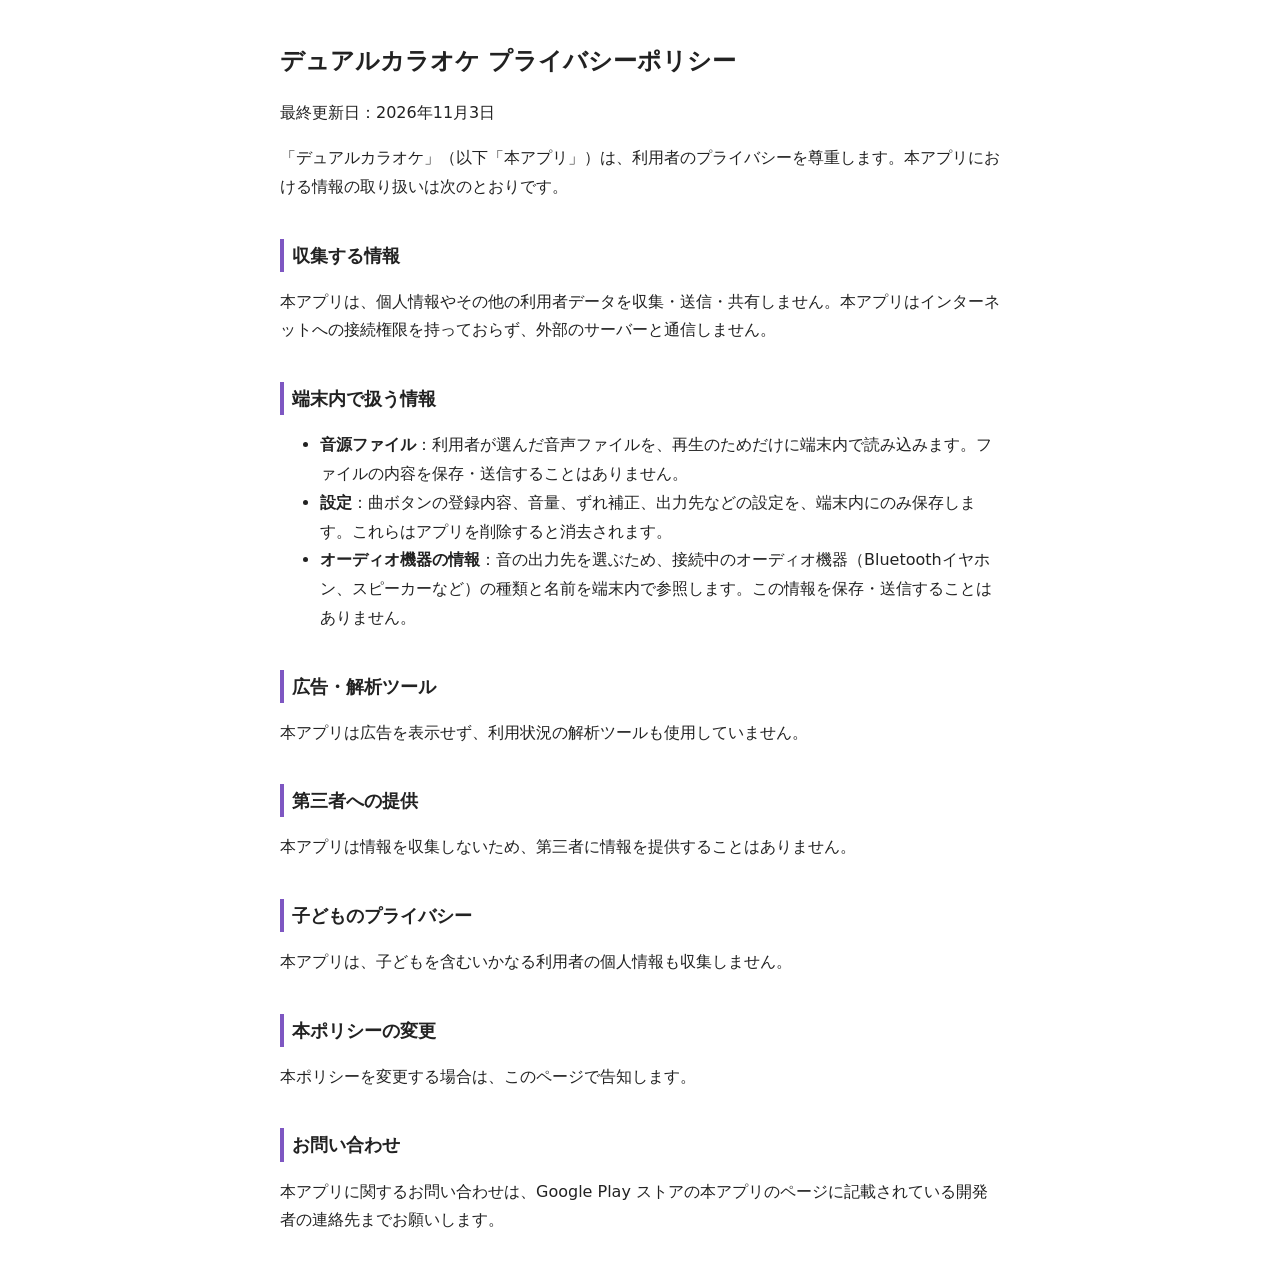
==== dualkaraoke/privacy.html @ 0f7761a2 "Prepare for Google Play release - Add adaptive launcher icon (with monochrome layer) and store asset" ====
<!doctype html>
<html lang="ja">
<head>
<meta charset="utf-8">
<meta name="viewport" content="width=device-width, initial-scale=1">
<title>デュアルカラオケ プライバシーポリシー</title>
<style>
  body { font-family: system-ui, -apple-system, "Hiragino Sans", "Noto Sans JP", sans-serif; line-height: 1.8; max-width: 720px; margin: 0 auto; padding: 24px 16px; color: #222; background: #fff; }
  h1 { font-size: 1.5rem; }
  h2 { font-size: 1.15rem; margin-top: 2em; border-left: 4px solid #7E57C2; padding-left: 8px; }
  @media (prefers-color-scheme: dark) { body { color: #eee; background: #121212; } }
</style>
</head>
<body>
<h1>デュアルカラオケ プライバシーポリシー</h1>
<p>最終更新日：2026年11月3日</p>

<p>「デュアルカラオケ」（以下「本アプリ」）は、利用者のプライバシーを尊重します。本アプリにおける情報の取り扱いは次のとおりです。</p>

<h2>収集する情報</h2>
<p>本アプリは、個人情報やその他の利用者データを収集・送信・共有しません。本アプリはインターネットへの接続権限を持っておらず、外部のサーバーと通信しません。</p>

<h2>端末内で扱う情報</h2>
<ul>
  <li><strong>音源ファイル</strong>：利用者が選んだ音声ファイルを、再生のためだけに端末内で読み込みます。ファイルの内容を保存・送信することはありません。</li>
  <li><strong>設定</strong>：曲ボタンの登録内容、音量、ずれ補正、出力先などの設定を、端末内にのみ保存します。これらはアプリを削除すると消去されます。</li>
  <li><strong>オーディオ機器の情報</strong>：音の出力先を選ぶため、接続中のオーディオ機器（Bluetoothイヤホン、スピーカーなど）の種類と名前を端末内で参照します。この情報を保存・送信することはありません。</li>
</ul>

<h2>広告・解析ツール</h2>
<p>本アプリは広告を表示せず、利用状況の解析ツールも使用していません。</p>

<h2>第三者への提供</h2>
<p>本アプリは情報を収集しないため、第三者に情報を提供することはありません。</p>

<h2>子どものプライバシー</h2>
<p>本アプリは、子どもを含むいかなる利用者の個人情報も収集しません。</p>

<h2>本ポリシーの変更</h2>
<p>本ポリシーを変更する場合は、このページで告知します。</p>

<h2>お問い合わせ</h2>
<p>本アプリに関するお問い合わせは、Google Play ストアの本アプリのページに記載されている開発者の連絡先までお願いします。</p>
</body>
</html>
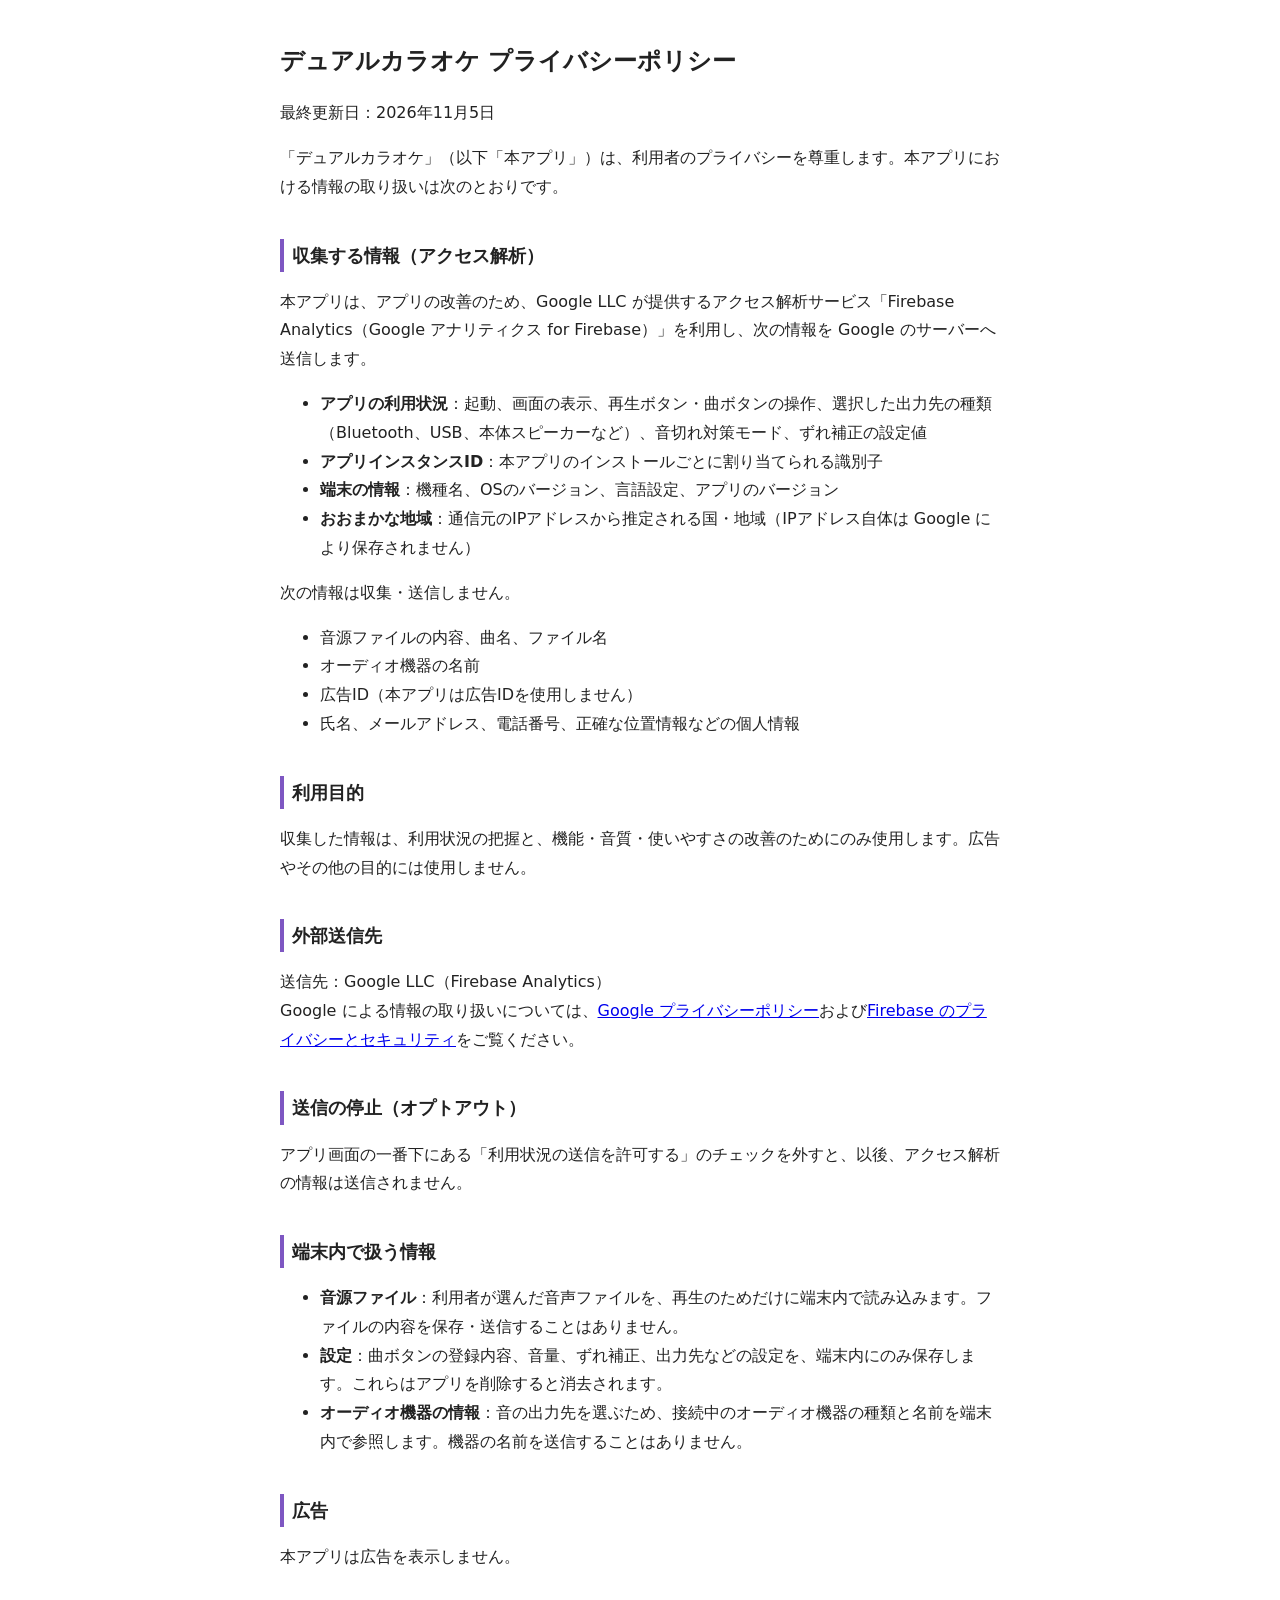
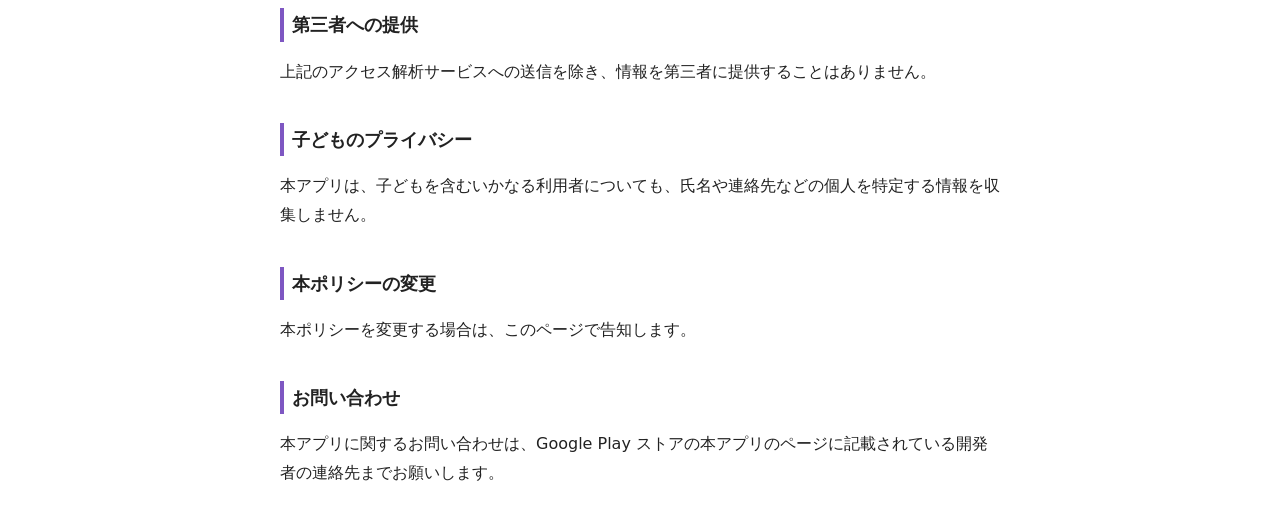
==== commit cd04070d: "Add Firebase Analytics with in-app opt-out; bump to 1.1.0 Log play starts (output device types, mode" ====
--- a/dualkaraoke/privacy.html
+++ b/dualkaraoke/privacy.html
@@ -13,28 +13,51 @@
 </head>
 <body>
 <h1>デュアルカラオケ プライバシーポリシー</h1>
-<p>最終更新日：2026年11月3日</p>
+<p>最終更新日：2026年11月5日</p>
 
 <p>「デュアルカラオケ」（以下「本アプリ」）は、利用者のプライバシーを尊重します。本アプリにおける情報の取り扱いは次のとおりです。</p>
 
-<h2>収集する情報</h2>
-<p>本アプリは、個人情報やその他の利用者データを収集・送信・共有しません。本アプリはインターネットへの接続権限を持っておらず、外部のサーバーと通信しません。</p>
+<h2>収集する情報（アクセス解析）</h2>
+<p>本アプリは、アプリの改善のため、Google LLC が提供するアクセス解析サービス「Firebase Analytics（Google アナリティクス for Firebase）」を利用し、次の情報を Google のサーバーへ送信します。</p>
+<ul>
+  <li><strong>アプリの利用状況</strong>：起動、画面の表示、再生ボタン・曲ボタンの操作、選択した出力先の種類（Bluetooth、USB、本体スピーカーなど）、音切れ対策モード、ずれ補正の設定値</li>
+  <li><strong>アプリインスタンスID</strong>：本アプリのインストールごとに割り当てられる識別子</li>
+  <li><strong>端末の情報</strong>：機種名、OSのバージョン、言語設定、アプリのバージョン</li>
+  <li><strong>おおまかな地域</strong>：通信元のIPアドレスから推定される国・地域（IPアドレス自体は Google により保存されません）</li>
+</ul>
+<p>次の情報は収集・送信しません。</p>
+<ul>
+  <li>音源ファイルの内容、曲名、ファイル名</li>
+  <li>オーディオ機器の名前</li>
+  <li>広告ID（本アプリは広告IDを使用しません）</li>
+  <li>氏名、メールアドレス、電話番号、正確な位置情報などの個人情報</li>
+</ul>
+
+<h2>利用目的</h2>
+<p>収集した情報は、利用状況の把握と、機能・音質・使いやすさの改善のためにのみ使用します。広告やその他の目的には使用しません。</p>
+
+<h2>外部送信先</h2>
+<p>送信先：Google LLC（Firebase Analytics）<br>
+Google による情報の取り扱いについては、<a href="https://policies.google.com/privacy?hl=ja">Google プライバシーポリシー</a>および<a href="https://firebase.google.com/support/privacy?hl=ja">Firebase のプライバシーとセキュリティ</a>をご覧ください。</p>
+
+<h2>送信の停止（オプトアウト）</h2>
+<p>アプリ画面の一番下にある「利用状況の送信を許可する」のチェックを外すと、以後、アクセス解析の情報は送信されません。</p>
 
 <h2>端末内で扱う情報</h2>
 <ul>
   <li><strong>音源ファイル</strong>：利用者が選んだ音声ファイルを、再生のためだけに端末内で読み込みます。ファイルの内容を保存・送信することはありません。</li>
   <li><strong>設定</strong>：曲ボタンの登録内容、音量、ずれ補正、出力先などの設定を、端末内にのみ保存します。これらはアプリを削除すると消去されます。</li>
-  <li><strong>オーディオ機器の情報</strong>：音の出力先を選ぶため、接続中のオーディオ機器（Bluetoothイヤホン、スピーカーなど）の種類と名前を端末内で参照します。この情報を保存・送信することはありません。</li>
+  <li><strong>オーディオ機器の情報</strong>：音の出力先を選ぶため、接続中のオーディオ機器の種類と名前を端末内で参照します。機器の名前を送信することはありません。</li>
 </ul>
 
-<h2>広告・解析ツール</h2>
-<p>本アプリは広告を表示せず、利用状況の解析ツールも使用していません。</p>
+<h2>広告</h2>
+<p>本アプリは広告を表示しません。</p>
 
 <h2>第三者への提供</h2>
-<p>本アプリは情報を収集しないため、第三者に情報を提供することはありません。</p>
+<p>上記のアクセス解析サービスへの送信を除き、情報を第三者に提供することはありません。</p>
 
 <h2>子どものプライバシー</h2>
-<p>本アプリは、子どもを含むいかなる利用者の個人情報も収集しません。</p>
+<p>本アプリは、子どもを含むいかなる利用者についても、氏名や連絡先などの個人を特定する情報を収集しません。</p>
 
 <h2>本ポリシーの変更</h2>
 <p>本ポリシーを変更する場合は、このページで告知します。</p>
